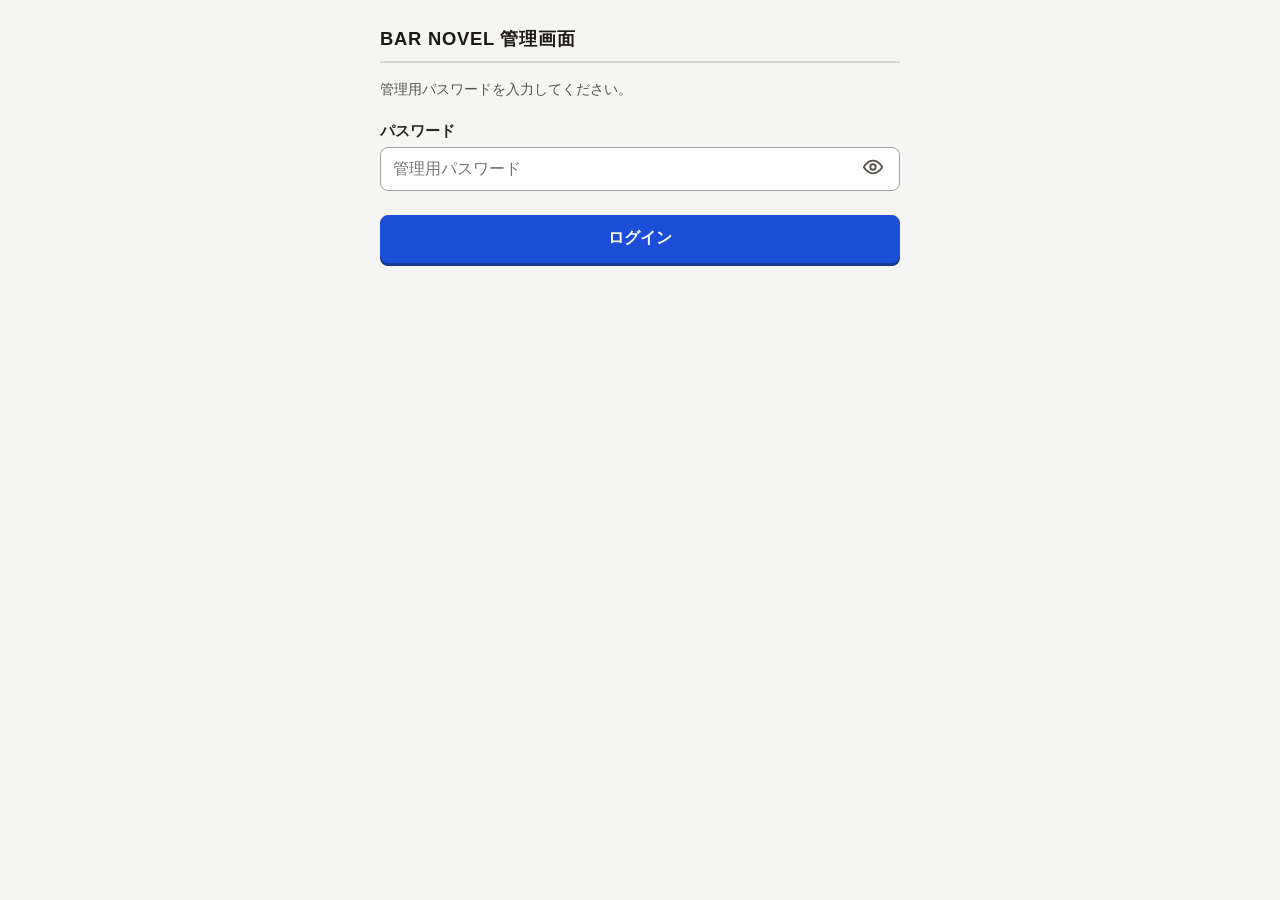
==== admin.html @ cf3aae50 "統計の診断情報を拡張（タグ別・ホスト別の内訳を追加）" ====
<!DOCTYPE html>
<html lang="ja">
<head>
  <meta charset="UTF-8">
  <meta name="viewport" content="width=device-width, initial-scale=1.0">
  <meta name="robots" content="noindex, nofollow">
  <title>BAR NOVEL 管理画面</title>
  <style>
    body { font-family: sans-serif; background: #f5f5f4; color: #1c1917; margin: 0; padding: 16px 16px 64px; font-size: 16px; }
    main { max-width: 520px; margin: 0 auto; }
    h1 { font-size: 1.15rem; letter-spacing: 0.04em; margin: 0; }
    .admin-bar { position: sticky; top: 0; z-index: 20; background: #f5f5f4; padding: 10px 0;
      border-bottom: 2px solid #d6d3d1; margin-bottom: 8px;
      display: flex; justify-content: space-between; align-items: center; }
    #adminMenuBtn { font-size: 1.2rem; line-height: 1; padding: 12px 16px; }
    .admin-menu { position: sticky; top: 57px; z-index: 19; background: #ffffff; border: 1px solid #d6d3d1;
      border-radius: 10px; padding: 6px; margin-bottom: 8px; box-shadow: 0 8px 20px rgba(0,0,0,.12); }
    .admin-menu button { display: block; width: 100%; text-align: left; border: none; background: transparent;
      padding: 14px 12px; font-size: 1rem; color: #1c1917; box-shadow: none; }
    .admin-menu button:active { background: #f0efed; }
    p.note { color: #57534e; font-size: 0.9rem; line-height: 1.7; }
    label { display: block; margin: 20px 0 6px; font-size: 0.92rem; font-weight: 700; color: #292524; }
    input[type="password"], input[type="date"], input[type="text"], select, textarea {
      width: 100%; box-sizing: border-box; padding: 12px; border-radius: 8px;
      border: 1.5px solid #a8a29e; background: #ffffff; color: #1c1917; font-size: 1rem;
      font-family: inherit;
    }
    input:focus, select:focus, textarea:focus { outline: 3px solid rgba(29,78,216,.35); border-color: #1d4ed8; }
    textarea { min-height: 120px; resize: vertical; }
    .row { display: flex; gap: 8px; margin-bottom: 10px; }
    .row input { min-width: 0; }
    .notice-row { margin-bottom: 14px; }
    .notice-row input[type="text"] { width: 100%; margin-bottom: 8px; }
    .notice-sub { display: flex; gap: 8px; align-items: center; }
    .notice-row .notice-sub + .notice-sub { margin-top: 8px; }
    .notice-sub span { font-size: .9rem; color: #57534e; white-space: nowrap; }
    .notice-sub input[type="date"] { flex: 1; }
    .row input[type="date"] { flex: 0 0 150px; }
    .row input[type="text"] { flex: 1; }
    .row button { flex: 0 0 auto; }
    .row button, .notice-sub button { min-width: 48px; }
    button {
      padding: 12px 18px; border-radius: 8px; border: 1.5px solid #a8a29e;
      background: #ffffff; color: #1c1917; font-size: 1rem; cursor: pointer; min-height: 48px;
    }
    button:active { background: #f0efed; }
    button.primary { background: #1d4ed8; border-color: #1d4ed8; color: #ffffff; font-weight: 700; width: 100%; margin-top: 24px;
      box-shadow: 0 3px 0 #173a8f; }
    button.primary:active { background: #1e40af; }
    button.ghost { width: 100%; margin-top: 12px; background: transparent; }
    .menu-btn { display: flex; justify-content: space-between; align-items: center; width: 100%;
      padding: 18px 16px; margin-bottom: 12px; font-size: 1rem; text-align: left; background: #ffffff;
      box-shadow: 0 1px 3px rgba(0,0,0,.08); }
    .menu-btn .chev { color: #a8a29e; font-size: 1.2rem; }
    .menu-right { display: inline-flex; align-items: center; gap: 10px; }
    .back-btn { margin: 14px 0 4px; background: #ffffff; }
    h2.view-title { font-size: 1.05rem; letter-spacing: 0.02em; color: #1c1917; margin: 16px 0 6px; }
    #status, #gateStatus, #photoStatus, #noticeStatus, #contactStatus { margin-top: 16px; font-size: 0.95rem; min-height: 1.4em; }
    #gateContactCount { margin-top: 14px; color: #b45309; font-weight: 700; font-size: 0.95rem; min-height: 1.2em; }
    input[type="file"] { color: #1c1917; margin: 4px 0 8px; font-size: 1rem; }
    .photo-item { display: flex; gap: 10px; align-items: center; margin-bottom: 10px; background: #ffffff;
      border: 1px solid #e7e5e4; border-radius: 10px; padding: 8px; }
    .photo-item img { width: 72px; height: 54px; object-fit: cover; border-radius: 8px; flex: 0 0 auto; }
    .photo-item span { flex: 1; font-size: 0.9rem; color: #292524; overflow: hidden; }
    .photo-item button, .contact-actions button { min-height: 40px; padding: 8px 12px; font-size: 0.9rem; }
    .contact-item { background: #ffffff; border: 1px solid #d6d3d1; border-radius: 10px; padding: 12px; margin-bottom: 10px; }
    .contact-item.done { opacity: 0.6; }
    .contact-meta { font-size: 0.82rem; color: #57534e; margin-bottom: 6px; }
    .contact-badge { color: #b45309; font-weight: 700; }
    .contact-item.done .contact-badge { color: #15803d; }
    .contact-msg { white-space: pre-wrap; line-height: 1.6; font-size: 0.95rem; margin: 0 0 10px; }
    .contact-actions { display: flex; gap: 8px; }
    .menu-badge { color: #b45309; font-size: 0.85rem; font-weight: 700; }
    .pw-wrap { position: relative; }
    .pw-wrap input { padding-right: 54px; }
    #pwToggle { position: absolute; right: 6px; top: 50%; transform: translateY(-50%);
      min-height: 40px; padding: 8px 10px; border: none; background: transparent; color: #57534e;
      display: flex; align-items: center; }
    /* 各処理へのリンクはリンクらしく（青＋下線） */
    .menu-btn { color: #1d4ed8; text-decoration: underline; text-underline-offset: 3px; }
    .menu-btn .chev { color: #1d4ed8; text-decoration: none; }
    .menu-badge { text-decoration: none; }
    .admin-menu button[data-goto] { color: #1d4ed8; text-decoration: underline; text-underline-offset: 3px; }
    /* ログアウトは赤系 */
    #logout { color: #b91c1c; border-color: #e0a3a3; background: #fdf3f3; font-weight: 700; }
    #adminMenuLogout { color: #b91c1c; font-weight: 700; }
    .ok { color: #15803d; font-weight: 700; } .err { color: #b91c1c; font-weight: 700; }
    .debug-pre { white-space: pre-wrap; font-size: 0.8rem; background: #f3f4f6; padding: 10px; border-radius: 8px; overflow-x: auto; line-height: 1.6; }
    .stat-grid { display: grid; grid-template-columns: 1fr 1fr; gap: 10px; margin: 10px 0 4px; }
    .stat-box { background: #fff; border: 1px solid #e7e5e4; border-radius: 10px; padding: 10px 12px; }
    .stat-box .stat-label { font-size: 0.85rem; color: #57534e; }
    .stat-box .stat-num { font-size: 1.5rem; font-weight: 700; color: #1c1917; }
    .stat-chart { margin: 16px 0; }
    .stat-chart h3, #viewStats h3 { font-size: 1rem; margin: 0 0 8px; }
    .bars { display: flex; align-items: flex-end; gap: 2px; height: 96px; border-bottom: 1px solid #d6d3d1; }
    .bar-col { flex: 1; height: 100%; display: flex; align-items: flex-end; min-width: 0; }
    .bar { width: 100%; border-radius: 2px 2px 0 0; }
    .bar-dates { display: flex; gap: 2px; margin-top: 3px; }
    .bar-date { flex: 1; font-size: 0.58rem; color: #78716c; text-align: center; height: 1.1em; white-space: nowrap; overflow: visible; }
    .ref-row { display: flex; justify-content: space-between; gap: 10px; background: #fff; border: 1px solid #e7e5e4; border-radius: 8px; padding: 8px 12px; margin-bottom: 6px; }
    .stat-table { width: 100%; border-collapse: collapse; font-size: 0.85rem; background: #fff; }
    .stat-table th, .stat-table td { border: 1px solid #e7e5e4; padding: 5px 6px; text-align: right; }
    .stat-table th:first-child, .stat-table td:first-child { text-align: left; }
    #viewStats details { margin: 14px 0; }
    .table-scroll { overflow-x: auto; }
    #viewStats summary { color: #1d4ed8; text-decoration: underline; text-underline-offset: 3px; cursor: pointer; min-height: 48px; display: flex; align-items: center; }
    #viewStats a.big-link { display: inline-flex; align-items: center; min-height: 48px; }
    .req { color: #b91c1c; }
    button.danger { color: #b91c1c; border-color: #e0a3a3; background: #fdf3f3; font-weight: 700; }
    button:disabled { opacity: .55; cursor: default; }
    [hidden] { display: none !important; }
  </style>
</head>
<body>
  <main>
    <header class="admin-bar">
      <h1>BAR NOVEL 管理画面</h1>
      <button type="button" id="adminMenuBtn" aria-label="メニュー" hidden>☰</button>
    </header>
    <nav class="admin-menu" id="adminMenu" hidden>
      <button type="button" data-goto="menuView">メニュー画面</button>
      <button type="button" data-goto="viewClosures">臨時休業</button>
      <button type="button" data-goto="viewNotices">お知らせ（告知）</button>
      <button type="button" data-goto="viewPhotos">写真の投稿</button>
      <button type="button" data-goto="viewStats">統計情報</button>
      <button type="button" data-goto="viewContact">開発者への要望・問い合わせ</button>
      <button type="button" id="adminMenuLogout">ログアウト</button>
    </nav>

    <!-- パスワード画面 -->
    <section id="gate">
      <p class="note">管理用パスワードを入力してください。</p>
      <label for="pw">パスワード</label>
      <div class="pw-wrap">
        <input type="password" id="pw" autocomplete="current-password" placeholder="管理用パスワード">
        <button type="button" id="pwToggle" aria-label="パスワードを表示" aria-pressed="false"><span id="pwEye"><svg viewBox="0 0 24 24" width="22" height="22" fill="none" stroke="currentColor" stroke-width="2" stroke-linecap="round" stroke-linejoin="round"><path d="M2 12s3.5-7 10-7 10 7 10 7-3.5 7-10 7-10-7-10-7Z"/><circle cx="12" cy="12" r="3"/></svg></span><span id="pwEyeOff" hidden><svg viewBox="0 0 24 24" width="22" height="22" fill="none" stroke="currentColor" stroke-width="2" stroke-linecap="round" stroke-linejoin="round"><path d="M2 12s3.5-7 10-7 10 7 10 7-3.5 7-10 7-10-7-10-7Z"/><circle cx="12" cy="12" r="3"/><line x1="3" y1="3" x2="21" y2="21"/></svg></span></button>
      </div>
      <button type="button" class="primary" id="login">ログイン</button>
      <p id="gateStatus"></p>
      <p id="gateContactCount"></p>
    </section>

    <!-- ログイン後 -->
    <section id="editor" hidden>
      <!-- メニュー画面 -->
      <div id="menuView">
        <p class="note">行いたい処理を選んでください。</p>
        <button type="button" class="menu-btn" data-view="viewClosures">臨時休業<span class="chev">›</span></button>
        <button type="button" class="menu-btn" data-view="viewNotices">お知らせ（イベントなどの告知）<span class="chev">›</span></button>
        <button type="button" class="menu-btn" data-view="viewPhotos">写真の投稿<span class="chev">›</span></button>
        <button type="button" class="menu-btn" data-view="viewStats">統計情報<span class="chev">›</span></button>
        <button type="button" class="menu-btn" data-view="viewContact">開発者への要望・問い合わせ<span class="menu-right"><span class="menu-badge" id="menuContactBadge"></span><span class="chev">›</span></span></button>
        <button type="button" class="ghost" id="logout">ログアウト</button>
      </div>

      <!-- 臨時休業 -->
      <div id="viewClosures" hidden>
        <button type="button" class="back-btn" data-back>← メニューに戻る</button>
        <h2 class="view-title">お知らせ管理（臨時休業）</h2>
        <p class="note">臨時休業の日を登録すると、ホームページのトップにお知らせの帯が出ます。日付が過ぎたものは自動で消えます。定休日（月曜）は登録不要です。</p>
        <label>臨時休業の日</label>
        <div id="rows"></div>
        <button type="button" id="addRow">＋ 日付を追加</button>
        <button type="button" class="primary" id="save">保存する</button>
        <p id="status"></p>
      </div>

      <!-- お知らせ（告知） -->
      <div id="viewNotices" hidden>
        <button type="button" class="back-btn" data-back>← メニューに戻る</button>
        <h2 class="view-title">お知らせ管理（イベントなどの告知）</h2>
        <p class="note">入力した文が、掲載期間の間だけホームページのお知らせの帯に出ます。開始日前は出ず、終了日を過ぎると自動で消えます。</p>
        <label>お知らせの文と掲載期間</label>
        <div id="noticeRows"></div>
        <button type="button" id="addNoticeRow">＋ お知らせを追加</button>
        <button type="button" class="primary" id="saveNotices">お知らせを保存する</button>
        <p id="noticeStatus"></p>
      </div>

      <!-- 写真の投稿 -->
      <div id="viewPhotos" hidden>
        <button type="button" class="back-btn" data-back>← メニューに戻る</button>
        <h2 class="view-title">写真の投稿</h2>
        <p class="note">投稿した写真は、ホームページのギャラリー（いつもの写真の後ろ）に表示されます。写真は自動で軽量化されてから保存されます。</p>
        <label for="photoFile">写真を選ぶ</label>
        <input type="file" id="photoFile" accept="image/*">
        <img id="photoPreview" alt="" style="display:none;max-width:100%;border-radius:10px;margin-top:6px;">
        <label for="photoCaption">キャプション（<span class="req">必須</span>）</label>
        <input type="text" id="photoCaption" maxlength="40" placeholder="例：本日のカクテル">
        <button type="button" class="primary" id="photoUpload">この写真を投稿する</button>
        <p id="photoStatus"></p>
        <label>投稿済みの写真</label>
        <div id="photoList"></div>
      </div>

      <!-- 統計情報 -->
      <div id="viewStats" hidden>
        <button type="button" class="back-btn" data-back>← メニューに戻る</button>
        <h2 class="view-title">統計情報</h2>
        <p class="note">直近30日（今日を含む）の数字です。Cloudflareの数字は反映まで数時間かかる場合があり、当日分は暫定です。</p>
        <div id="statsBody"></div>
        <h3>検索の表示回数・順位</h3>
        <p class="note">検索での表示回数・クリック・掲載順位は Search Console で確認します（この画面には取り込めません）。</p>
        <p><a class="big-link" href="https://search.google.com/search-console" target="_blank" rel="noopener">Search Console を開く</a></p>
      </div>

      <!-- 開発者への要望・問い合わせ -->
      <div id="viewContact" hidden>
        <button type="button" class="back-btn" data-back>← メニューに戻る</button>
        <h2 class="view-title">開発者への要望・問い合わせ</h2>
        <p class="note">サイトへの要望や質問を開発者へ送れます。送った内容はこの画面に残り、開発者が確認します。</p>
        <label for="contactCategory">種類</label>
        <select id="contactCategory">
          <option>機能の要望</option>
          <option>不具合の報告</option>
          <option>質問</option>
          <option>その他</option>
        </select>
        <label for="contactMessage">内容</label>
        <textarea id="contactMessage" maxlength="1000" placeholder="例：営業時間を変えたい／この表示がおかしい など"></textarea>
        <button type="button" class="primary" id="contactSend">送信する</button>
        <p id="contactStatus"></p>
        <label>送信した問い合わせ</label>
        <div id="contactList"></div>
      </div>
    </section>
  </main>

  <script>
    const gateEl = document.getElementById("gate");
    const editorEl = document.getElementById("editor");
    const rowsEl = document.getElementById("rows");
    const statusEl = document.getElementById("status");
    const gateStatusEl = document.getElementById("gateStatus");
    let password = sessionStorage.getItem("barnovel_pw") || "";

    // ===== 画面切り替え =====
    const viewIds = ["menuView", "viewClosures", "viewNotices", "viewPhotos", "viewStats", "viewContact"];
    function showView(id) {
      viewIds.forEach((v) => { document.getElementById(v).hidden = v !== id; });
      window.scrollTo(0, 0);
      if (id === "menuView") refreshMenuBadge();
      if (id === "viewClosures") loadClosures();
      if (id === "viewNotices") loadNotices();
      if (id === "viewPhotos") loadPhotos();
      if (id === "viewStats") loadStats();
      if (id === "viewContact") loadContacts();
    }
    document.querySelectorAll(".menu-btn").forEach((btn) => {
      btn.addEventListener("click", () => showView(btn.dataset.view));
    });
    document.querySelectorAll("[data-back]").forEach((btn) => {
      btn.addEventListener("click", () => showView("menuView"));
    });

    // ===== 臨時休業 =====
    function addRow(date = "", note = "") {
      const div = document.createElement("div");
      div.className = "row";
      div.innerHTML = '<input type="date" value="' + date + '">' +
        '<input type="text" maxlength="60" placeholder="一言（例：貸切のため）" value="' + note.replace(/"/g, "&quot;") + '">' +
        '<button type="button" class="danger" aria-label="削除">×</button>';
      div.querySelector("button").addEventListener("click", () => div.remove());
      rowsEl.appendChild(div);
    }

    document.getElementById("addRow").addEventListener("click", () => addRow());

    let closuresLoaded = false;
    async function loadClosures() {
      rowsEl.innerHTML = "";
      closuresLoaded = false;
      document.getElementById("save").disabled = true;
      try {
        const r = await fetch("/api/news");
        const d = await r.json();
        (d.closures || []).forEach(c => addRow(c.date, c.note || ""));
        closuresLoaded = true;
        document.getElementById("save").disabled = false;
      } catch (e) {
        statusEl.textContent = "読み込みに失敗しました。通信環境の良い場所で開き直してください（データ保護のため保存を止めています）。";
        statusEl.className = "err";
      }
      if (!rowsEl.children.length) addRow();
    }

    document.getElementById("save").addEventListener("click", async (ev) => {
      if (!closuresLoaded) {
        statusEl.textContent = "読み込みに失敗しているため保存できません。開き直してください。";
        statusEl.className = "err";
        return;
      }
      const btn = ev.currentTarget;
      btn.disabled = true;
      const closures = [...rowsEl.querySelectorAll(".row")].map(row => {
        const inputs = row.querySelectorAll("input");
        return { date: inputs[0].value, note: inputs[1].value.trim() };
      }).filter(c => c.date);
      statusEl.textContent = "保存中…";
      statusEl.className = "";
      try {
        const res = await fetch("/api/news", {
          method: "POST",
          headers: { "Content-Type": "application/json" },
          body: JSON.stringify({ password, closures })
        });
        const data = await res.json();
        if (data.ok) {
          statusEl.textContent = "保存しました。サイトに反映されます。";
          statusEl.className = "ok";
        } else if (data.error === "unauthorized") {
          statusEl.textContent = "パスワードの有効期限が切れました。ログアウトして入り直してください。";
          statusEl.className = "err";
        } else {
          statusEl.textContent = "保存できませんでした（" + data.error + "）";
          statusEl.className = "err";
        }
      } catch (e) {
        statusEl.textContent = "通信エラーです。電波の良い場所でお試しください。";
        statusEl.className = "err";
      } finally {
        btn.disabled = false;
      }
    });

    // ===== お知らせ（告知）=====
    const noticeRowsEl = document.getElementById("noticeRows");
    const noticeStatusEl = document.getElementById("noticeStatus");

    function addNoticeRow(text = "", from = "", until = "") {
      if (!text && !from && !until) from = new Date().toLocaleDateString("en-CA", { timeZone: "Asia/Tokyo" });
      const div = document.createElement("div");
      div.className = "notice-row";
      div.innerHTML = '<input type="text" maxlength="80" placeholder="例：12月24日は限定カクテルをご用意します" value="' + text.replace(/"/g, "&quot;") + '">' +
        '<div class="notice-sub"><span>掲載開始日</span>' +
        '<input type="date" value="' + from + '"></div>' +
        '<div class="notice-sub"><span>掲載を終える日</span>' +
        '<input type="date" value="' + until + '">' +
        '<button type="button" class="danger" aria-label="削除">×</button></div>';
      div.querySelector("button").addEventListener("click", () => div.remove());
      noticeRowsEl.appendChild(div);
    }

    document.getElementById("addNoticeRow").addEventListener("click", () => addNoticeRow());

    let noticesLoaded = false;
    async function loadNotices() {
      noticeRowsEl.innerHTML = "";
      noticesLoaded = false;
      document.getElementById("saveNotices").disabled = true;
      try {
        const r = await fetch("/api/notices");
        const d = await r.json();
        (d.notices || []).forEach(n => addNoticeRow(n.text, n.from || "", n.until));
        noticesLoaded = true;
        document.getElementById("saveNotices").disabled = false;
      } catch (e) {
        noticeStatusEl.textContent = "読み込みに失敗しました。通信環境の良い場所で開き直してください（データ保護のため保存を止めています）。";
        noticeStatusEl.className = "err";
      }
      if (!noticeRowsEl.children.length) addNoticeRow();
    }

    document.getElementById("saveNotices").addEventListener("click", async (ev) => {
      if (!noticesLoaded) {
        noticeStatusEl.textContent = "読み込みに失敗しているため保存できません。開き直してください。";
        noticeStatusEl.className = "err";
        return;
      }
      const notices = [...noticeRowsEl.querySelectorAll(".notice-row")].map(row => {
        const inputs = row.querySelectorAll("input");
        return { text: inputs[0].value.trim(), from: inputs[1].value, until: inputs[2].value };
      }).filter(n => n.text || n.from || n.until);
      const missing = notices.find(n => !n.text || !n.from || !n.until);
      if (missing) {
        noticeStatusEl.textContent = "文・開始日・終了日のすべてを入力してください。";
        noticeStatusEl.className = "err";
        return;
      }
      const reversed = notices.find(n => n.from > n.until);
      if (reversed) {
        noticeStatusEl.textContent = "開始日は終了日より前の日付にしてください。";
        noticeStatusEl.className = "err";
        return;
      }
      const btn = ev.currentTarget;
      btn.disabled = true;
      noticeStatusEl.textContent = "保存中…";
      noticeStatusEl.className = "";
      try {
        const res = await fetch("/api/notices", {
          method: "POST",
          headers: { "Content-Type": "application/json" },
          body: JSON.stringify({ password, notices })
        });
        const data = await res.json();
        if (data.ok) {
          noticeStatusEl.textContent = "保存しました。サイトのお知らせの帯に表示されます。";
          noticeStatusEl.className = "ok";
        } else if (data.error === "unauthorized") {
          noticeStatusEl.textContent = "パスワードの有効期限が切れました。ログアウトして入り直してください。";
          noticeStatusEl.className = "err";
        } else {
          noticeStatusEl.textContent = "保存できませんでした（" + data.error + "）";
          noticeStatusEl.className = "err";
        }
      } catch (e) {
        noticeStatusEl.textContent = "通信エラーです。電波の良い場所でお試しください。";
        noticeStatusEl.className = "err";
      } finally {
        btn.disabled = false;
      }
    });

    // ===== 写真の投稿 =====
    const photoFileEl = document.getElementById("photoFile");
    const photoPreviewEl = document.getElementById("photoPreview");
    const photoCaptionEl = document.getElementById("photoCaption");
    const photoStatusEl = document.getElementById("photoStatus");
    const photoListEl = document.getElementById("photoList");
    let photoBlob = null;

    photoFileEl.addEventListener("change", () => {
      photoBlob = null;
      photoPreviewEl.style.display = "none";
      const file = photoFileEl.files && photoFileEl.files[0];
      if (!file) return;
      const url = URL.createObjectURL(file);
      const img = new Image();
      img.onload = () => {
        const max = 1600;
        let w = img.naturalWidth, hgt = img.naturalHeight;
        const scale = Math.min(1, max / Math.max(w, hgt));
        w = Math.round(w * scale); hgt = Math.round(hgt * scale);
        const canvas = document.createElement("canvas");
        canvas.width = w; canvas.height = hgt;
        canvas.getContext("2d").drawImage(img, 0, 0, w, hgt);
        URL.revokeObjectURL(url);
        canvas.toBlob((blob) => {
          if (!blob) {
            photoStatusEl.textContent = "写真を読み込めませんでした。別の写真でお試しください。";
            photoStatusEl.className = "err";
            return;
          }
          photoBlob = blob;
          photoPreviewEl.src = URL.createObjectURL(blob);
          photoPreviewEl.style.display = "block";
          photoStatusEl.textContent = "この内容で投稿できます（" + Math.round(blob.size / 1024) + "KB）。";
          photoStatusEl.className = "";
        }, "image/jpeg", 0.82);
      };
      img.onerror = () => {
        URL.revokeObjectURL(url);
        photoStatusEl.textContent = "写真を読み込めませんでした。別の写真でお試しください。";
        photoStatusEl.className = "err";
      };
      img.src = url;
    });

    async function loadPhotos() {
      photoListEl.innerHTML = "";
      try {
        const r = await fetch("/api/photos");
        const d = await r.json();
        (d.photos || []).forEach((p) => {
          const div = document.createElement("div");
          div.className = "photo-item";
          const img = document.createElement("img");
          img.src = "/api/photo/" + p.id;
          img.alt = "";
          const span = document.createElement("span");
          span.textContent = p.caption || "（キャプションなし）";
          const btn = document.createElement("button");
          btn.type = "button";
          btn.className = "danger";
          btn.textContent = "削除";
          btn.addEventListener("click", async () => {
            if (!confirm("この写真を削除しますか？")) return;
            const res = await fetch("/api/photos", {
              method: "DELETE",
              headers: { "Content-Type": "application/json" },
              body: JSON.stringify({ password, id: p.id })
            });
            const data = await res.json().catch(() => ({ ok: false }));
            if (data.ok) { loadPhotos(); }
            else { photoStatusEl.textContent = "削除できませんでした。"; photoStatusEl.className = "err"; }
          });
          div.appendChild(img); div.appendChild(span); div.appendChild(btn);
          photoListEl.appendChild(div);
        });
        if (!photoListEl.children.length) {
          photoListEl.innerHTML = '<p class="note">まだ投稿された写真はありません。</p>';
        }
      } catch (e) { /* 読めなくても続行 */ }
    }

    document.getElementById("photoUpload").addEventListener("click", async (ev) => {
      const upBtn = ev.currentTarget;
      if (!photoBlob) {
        photoStatusEl.textContent = "まず写真を選んでください。";
        photoStatusEl.className = "err";
        return;
      }
      if (!photoCaptionEl.value.trim()) {
        photoStatusEl.textContent = "キャプションを入力してください。";
        photoStatusEl.className = "err";
        photoCaptionEl.focus();
        return;
      }
      upBtn.disabled = true;
      photoStatusEl.textContent = "投稿中…";
      photoStatusEl.className = "";
      try {
        const form = new FormData();
        form.append("password", password);
        form.append("caption", photoCaptionEl.value.trim());
        form.append("file", photoBlob, "photo.jpg");
        const res = await fetch("/api/photos", { method: "POST", body: form });
        const data = await res.json().catch(() => ({ ok: false }));
        if (data.ok) {
          photoStatusEl.textContent = "投稿しました。サイトのギャラリーに表示されます。";
          photoStatusEl.className = "ok";
          photoBlob = null;
          photoFileEl.value = "";
          photoCaptionEl.value = "";
          photoPreviewEl.style.display = "none";
          loadPhotos();
        } else if (data.error === "unauthorized") {
          photoStatusEl.textContent = "パスワードの有効期限が切れました。ログアウトして入り直してください。";
          photoStatusEl.className = "err";
        } else {
          photoStatusEl.textContent = "投稿できませんでした（" + (data.error || "error") + "）";
          photoStatusEl.className = "err";
        }
      } catch (e) {
        photoStatusEl.textContent = "通信エラーです。電波の良い場所でお試しください。";
        photoStatusEl.className = "err";
      } finally {
        upBtn.disabled = false;
      }
    });

    // ===== 開発者への要望・問い合わせ =====
    const contactStatusEl = document.getElementById("contactStatus");
    const contactListEl = document.getElementById("contactList");
    // ===== 統計情報 =====
    const statsBody = document.getElementById("statsBody");

    async function fetchStats() {
      const r = await fetch("/api/stats", { headers: { "X-Admin-Password": password } });
      if (!r.ok) throw new Error("stats_load_failed");
      return r.json();
    }

    function sumBy(days, key) { return days.reduce((s, d) => s + (d[key] || 0), 0); }

    function el(tag, cls, text) {
      const e = document.createElement(tag);
      if (cls) e.className = cls;
      if (text != null) e.textContent = text;
      return e;
    }

    function barChart(title, days, key, color) {
      const wrap = el("div", "stat-chart");
      wrap.appendChild(el("h3", null, title));
      const max = Math.max(1, ...days.map((d) => d[key] || 0));
      const bars = el("div", "bars");
      const dates = el("div", "bar-dates");
      days.forEach((d, i) => {
        const v = d[key] || 0;
        const col = el("div", "bar-col");
        const bar = el("div", "bar");
        if (v > 0) {
          bar.style.height = Math.max(4, Math.round((v / max) * 100)) + "%";
          bar.style.background = color;
        } else {
          bar.style.height = "2px";
          bar.style.background = "#d6d3d1";
        }
        bar.title = d.date + "：" + v;
        col.appendChild(bar);
        bars.appendChild(col);
        dates.appendChild(el("div", "bar-date", (i % 5 === 0 || i === days.length - 1) ? d.date.slice(5).replace("-", "/") : ""));
      });
      wrap.appendChild(bars);
      wrap.appendChild(dates);
      return wrap;
    }

    function referrerLabel(host) {
      if (!host) return "直接（ブックマーク・URL入力など）";
      if (host.includes("google.")) return "Google検索";
      if (host.includes("instagram.com")) return "Instagram";
      if (host.includes("bing.com")) return "Bing";
      if (host.includes("duckduckgo.com")) return "DuckDuckGo";
      if (host.includes("yahoo.")) return "Yahoo!検索";
      return host;
    }

    function renderStats(data) {
      statsBody.innerHTML = "";
      const taps = data.taps || [];
      const an = data.analytics;
      const grid = el("div", "stat-grid");
      const boxes = [
        ["訪問者数（30日）", an ? String(sumBy(an.daily, "visits")) : "未設定"],
        ["ページビュー（30日）", an ? String(sumBy(an.daily, "pv")) : "未設定"],
        ["電話タップ（30日）", String(sumBy(taps, "tel"))],
        ["Instagramタップ（30日）", String(sumBy(taps, "instagram"))],
        ["地図タップ（30日）", String(sumBy(taps, "map"))],
        ["タップ合計（30日）", String(sumBy(taps, "tel") + sumBy(taps, "instagram") + sumBy(taps, "map"))],
      ];
      boxes.forEach(([label, num]) => {
        const box = el("div", "stat-box");
        box.appendChild(el("div", "stat-label", label));
        box.appendChild(el("div", "stat-num", num));
        grid.appendChild(box);
      });
      statsBody.appendChild(grid);

      if (!data.configured) {
        statsBody.appendChild(el("p", "note", "アクセス数と流入元は、Cloudflare連携の設定が完了すると表示されます。"));
      } else if (data.analyticsError || !an) {
        statsBody.appendChild(el("p", "err", "Cloudflareからデータを取得できませんでした。しばらくしてから開き直してください。"));
      } else {
        statsBody.appendChild(barChart("訪問者数（日別）", an.daily, "visits", "#60a5fa"));
        statsBody.appendChild(barChart("ページビュー（日別）", an.daily, "pv", "#1d4ed8"));
        if (an.sampled) statsBody.appendChild(el("p", "note", "古い日付分は推定値を含む場合があります。"));
        statsBody.appendChild(el("h3", null, "流入元（30日・ページビュー順）"));
        if (!an.referrers || an.referrers.length === 0) {
          statsBody.appendChild(el("p", "note", "まだデータがありません。"));
        } else {
          an.referrers.forEach((r) => {
            const row = el("div", "ref-row");
            row.appendChild(el("span", null, referrerLabel(r.host)));
            row.appendChild(el("span", null, r.pv + " 件"));
            statsBody.appendChild(row);
          });
          statsBody.appendChild(el("p", "note", "流入元は上位10件まで表示します（合計がページビュー総数と一致しない場合があります）。"));
        }
      }

      if (data.debug) {
        const dbg = data.debug;
        const det = el("details");
        det.appendChild(el("summary", null, "診断情報（開発用）"));
        const pre = el("pre", "debug-pre");
        const lines = [];
        lines.push("siteTag: " + dbg.siteTag + "（" + dbg.siteTagLength + "文字）");
        lines.push("accountId: " + dbg.accountId + "（" + dbg.accountIdLength + "文字）");
        (dbg.stages || []).forEach((st, i) => {
          lines.push("段階" + (i + 1) + " " + st.name + ": " + (st.ok ? "成功 / 日別" + st.rows + "件 / PV合計" + st.pv : "エラー / " + (st.error || "")));
        });
        if (dbg.noSiteTag) {
          const n = dbg.noSiteTag;
          lines.push("siteTagなし: " + (n.ok ? "成功 / 日別" + n.rows + "件 / PV合計" + n.pv : "エラー / " + (n.error || "")));
        }
        const fmtProbe = (p) => {
          if (!p) return "なし";
          if (!p.ok) return "エラー / " + (p.error || "");
          if (!p.rows || !p.rows.length) return "成功 / 0件";
          return "成功 / " + p.rows.map((r) => (r.key || "(空)") + "=" + r.pv).join(" , ");
        };
        lines.push("タグなし・ホスト別: " + fmtProbe(dbg.hostsNoTag));
        lines.push("タグなし・タグ別: " + fmtProbe(dbg.tagsNoTag));
        lines.push("タグあり・ホスト別: " + fmtProbe(dbg.hostsWithTag));
        pre.textContent = lines.join("\n");
        det.appendChild(pre);
        statsBody.appendChild(det);
      }

      const tapTotals = taps.map((d) => ({ date: d.date, total: (d.tel || 0) + (d.instagram || 0) + (d.map || 0) }));
      statsBody.appendChild(barChart("ボタンのタップ数（日別・合計）", tapTotals, "total", "#0284c7"));

      const details = el("details");
      details.appendChild(el("summary", null, "日別の内訳を見る"));
      const table = el("table", "stat-table");
      const thead = el("tr");
      ["日付", "訪問者", "PV", "電話", "Instagram", "地図"].forEach((h) => thead.appendChild(el("th", null, h)));
      table.appendChild(thead);
      const anByDate = {};
      if (an) an.daily.forEach((d) => { anByDate[d.date] = d; });
      [...taps].reverse().forEach((d) => {
        const tr = el("tr");
        const a = anByDate[d.date] || {};
        [d.date.slice(5).replace("-", "/"), a.visits != null ? String(a.visits) : "―", a.pv != null ? String(a.pv) : "―", String(d.tel || 0), String(d.instagram || 0), String(d.map || 0)].forEach((v) => tr.appendChild(el("td", null, v)));
        table.appendChild(tr);
      });
      const scroller = el("div", "table-scroll");
      scroller.appendChild(table);
      details.appendChild(scroller);
      statsBody.appendChild(details);
    }

    async function loadStats() {
      statsBody.innerHTML = "";
      statsBody.appendChild(el("p", "note", "読み込み中…"));
      let data;
      try {
        data = await fetchStats();
      } catch (e) {
        statsBody.innerHTML = "";
        statsBody.appendChild(el("p", "err", "統計を読み込めませんでした。通信状態を確認して、もう一度開いてください。"));
        return;
      }
      renderStats(data);
    }

    const menuContactBadge = document.getElementById("menuContactBadge");

    async function refreshMenuBadge() {
      try {
        const r = await fetch("/api/contact-count");
        const d = await r.json();
        menuContactBadge.textContent = d && d.open > 0 ? "未対応 " + d.open + " 件" : "";
      } catch (e) { /* 取れなければバッジなし */ }
    }

    function fmtDate(iso) {
      try {
        return new Date(iso).toLocaleString("ja-JP", { timeZone: "Asia/Tokyo", month: "numeric", day: "numeric", hour: "2-digit", minute: "2-digit" });
      } catch (e) { return ""; }
    }

    async function loadContacts() {
      contactListEl.innerHTML = "";
      try {
        const r = await fetch("/api/contact", { headers: { "X-Admin-Password": password } });
        const d = await r.json();
        const list = d.contacts || [];
        const openCount = list.filter((c) => c.status !== "done").length;
        menuContactBadge.textContent = openCount ? "未対応 " + openCount + " 件" : "";
        list.forEach((c) => {
          const div = document.createElement("div");
          div.className = "contact-item" + (c.status === "done" ? " done" : "");
          const meta = document.createElement("div");
          meta.className = "contact-meta";
          meta.innerHTML = "";
          meta.textContent = fmtDate(c.createdAt) + "｜" + c.category + "｜";
          const badge = document.createElement("span");
          badge.className = "contact-badge";
          badge.textContent = c.status === "done" ? "完了" : "未対応";
          meta.appendChild(badge);
          const msg = document.createElement("p");
          msg.className = "contact-msg";
          msg.textContent = c.message;
          const actions = document.createElement("div");
          actions.className = "contact-actions";
          const toggle = document.createElement("button");
          toggle.type = "button";
          toggle.textContent = c.status === "done" ? "未対応に戻す" : "完了にする";
          toggle.addEventListener("click", async () => {
            const res = await fetch("/api/contact", {
              method: "POST",
              headers: { "Content-Type": "application/json" },
              body: JSON.stringify({ password, action: "status", id: c.id, status: c.status === "done" ? "open" : "done" })
            });
            const data = await res.json().catch(() => ({ ok: false }));
            if (data.ok) loadContacts();
            else { contactStatusEl.textContent = "状態を変更できませんでした。"; contactStatusEl.className = "err"; }
          });
          const del = document.createElement("button");
          del.type = "button";
          del.className = "danger";
          del.textContent = "削除";
          del.addEventListener("click", async () => {
            if (!confirm("この問い合わせを削除しますか？")) return;
            const res = await fetch("/api/contact", {
              method: "DELETE",
              headers: { "Content-Type": "application/json" },
              body: JSON.stringify({ password, id: c.id })
            });
            const data = await res.json().catch(() => ({ ok: false }));
            if (data.ok) loadContacts();
          });
          actions.appendChild(toggle); actions.appendChild(del);
          div.appendChild(meta); div.appendChild(msg); div.appendChild(actions);
          contactListEl.appendChild(div);
        });
        if (!list.length) {
          contactListEl.innerHTML = '<p class="note">まだ問い合わせはありません。</p>';
        }
      } catch (e) { /* 読めなくても続行 */ }
    }

    document.getElementById("contactSend").addEventListener("click", async (ev) => {
      const sendBtn = ev.currentTarget;
      const message = document.getElementById("contactMessage").value.trim();
      if (!message) {
        contactStatusEl.textContent = "内容を入力してください。";
        contactStatusEl.className = "err";
        return;
      }
      sendBtn.disabled = true;
      contactStatusEl.textContent = "送信中…";
      contactStatusEl.className = "";
      try {
        const res = await fetch("/api/contact", {
          method: "POST",
          headers: { "Content-Type": "application/json" },
          body: JSON.stringify({ password, category: document.getElementById("contactCategory").value, message })
        });
        const data = await res.json().catch(() => ({ ok: false }));
        if (data.ok) {
          contactStatusEl.textContent = "送信しました。開発者が確認します。";
          contactStatusEl.className = "ok";
          document.getElementById("contactMessage").value = "";
          loadContacts();
        } else if (data.error === "unauthorized") {
          contactStatusEl.textContent = "パスワードの有効期限が切れました。ログアウトして入り直してください。";
          contactStatusEl.className = "err";
        } else {
          contactStatusEl.textContent = "送信できませんでした（" + (data.error || "error") + "）";
          contactStatusEl.className = "err";
        }
      } catch (e) {
        contactStatusEl.textContent = "通信エラーです。電波の良い場所でお試しください。";
        contactStatusEl.className = "err";
      } finally {
        sendBtn.disabled = false;
      }
    });

    // ログイン画面に未対応件数を表示
    fetch("/api/contact-count")
      .then((r) => r.json())
      .then((d) => {
        if (d && d.open > 0) {
          document.getElementById("gateContactCount").textContent =
            "未対応の問い合わせが " + d.open + " 件あります。";
        }
      })
      .catch(() => {});

    // ===== ログイン =====
    function showEditor() {
      gateEl.hidden = true;
      editorEl.hidden = false;
      document.getElementById("adminMenuBtn").hidden = false;
      showView("menuView");
    }

    async function tryLogin(pw) {
      const res = await fetch("/api/auth", {
        method: "POST",
        headers: { "Content-Type": "application/json" },
        body: JSON.stringify({ password: pw })
      });
      const data = await res.json().catch(() => ({ ok: false }));
      return !!data.ok;
    }

    document.getElementById("login").addEventListener("click", async (ev) => {
      const loginBtn = ev.currentTarget;
      loginBtn.disabled = true;
      const pw = document.getElementById("pw").value;
      gateStatusEl.textContent = "確認中…";
      gateStatusEl.className = "";
      try {
        if (await tryLogin(pw)) {
          password = pw;
          sessionStorage.setItem("barnovel_pw", pw);
          showEditor();
        } else {
          gateStatusEl.textContent = "パスワードが違います。";
          gateStatusEl.className = "err";
        }
      } finally {
        loginBtn.disabled = false;
      }
    });

    const pwInput = document.getElementById("pw");
    const pwToggle = document.getElementById("pwToggle");
    pwToggle.addEventListener("click", () => {
      const show = pwInput.type === "password";
      pwInput.type = show ? "text" : "password";
      document.getElementById("pwEye").hidden = show;
      document.getElementById("pwEyeOff").hidden = !show;
      pwToggle.setAttribute("aria-label", show ? "パスワードを隠す" : "パスワードを表示");
      pwToggle.setAttribute("aria-pressed", String(show));
      pwInput.focus();
    });

    document.getElementById("pw").addEventListener("keydown", (e) => {
      if (e.key === "Enter") document.getElementById("login").click();
    });

    document.getElementById("logout").addEventListener("click", () => {
      password = "";
      sessionStorage.removeItem("barnovel_pw");
      editorEl.hidden = true;
      gateEl.hidden = false;
      document.getElementById("adminMenuBtn").hidden = true;
      document.getElementById("adminMenu").hidden = true;
      document.getElementById("pw").value = "";
      pwInput.type = "password";
      document.getElementById("pwEye").hidden = false;
      document.getElementById("pwEyeOff").hidden = true;
      pwToggle.setAttribute("aria-pressed", "false");
      gateStatusEl.textContent = "";
    });

    // ===== ハンバーガーメニュー =====
    const adminMenuBtn = document.getElementById("adminMenuBtn");
    const adminMenu = document.getElementById("adminMenu");
    adminMenuBtn.addEventListener("click", () => {
      adminMenu.hidden = !adminMenu.hidden;
    });
    adminMenu.querySelectorAll("button[data-goto]").forEach((btn) => {
      btn.addEventListener("click", () => {
        adminMenu.hidden = true;
        showView(btn.dataset.goto);
      });
    });
    document.getElementById("adminMenuLogout").addEventListener("click", () => {
      adminMenu.hidden = true;
      document.getElementById("logout").click();
    });
    document.addEventListener("click", (e) => {
      if (!adminMenu.hidden && !e.target.closest(".admin-menu") && !e.target.closest(".admin-bar")) {
        adminMenu.hidden = true;
      }
    });

    // 同じタブで開き直したときは、パスワードが合えばそのまま編集画面へ
    if (password) {
      tryLogin(password).then(ok => { if (ok) showEditor(); else sessionStorage.removeItem("barnovel_pw"); });
    }
  </script>
</body>
</html>
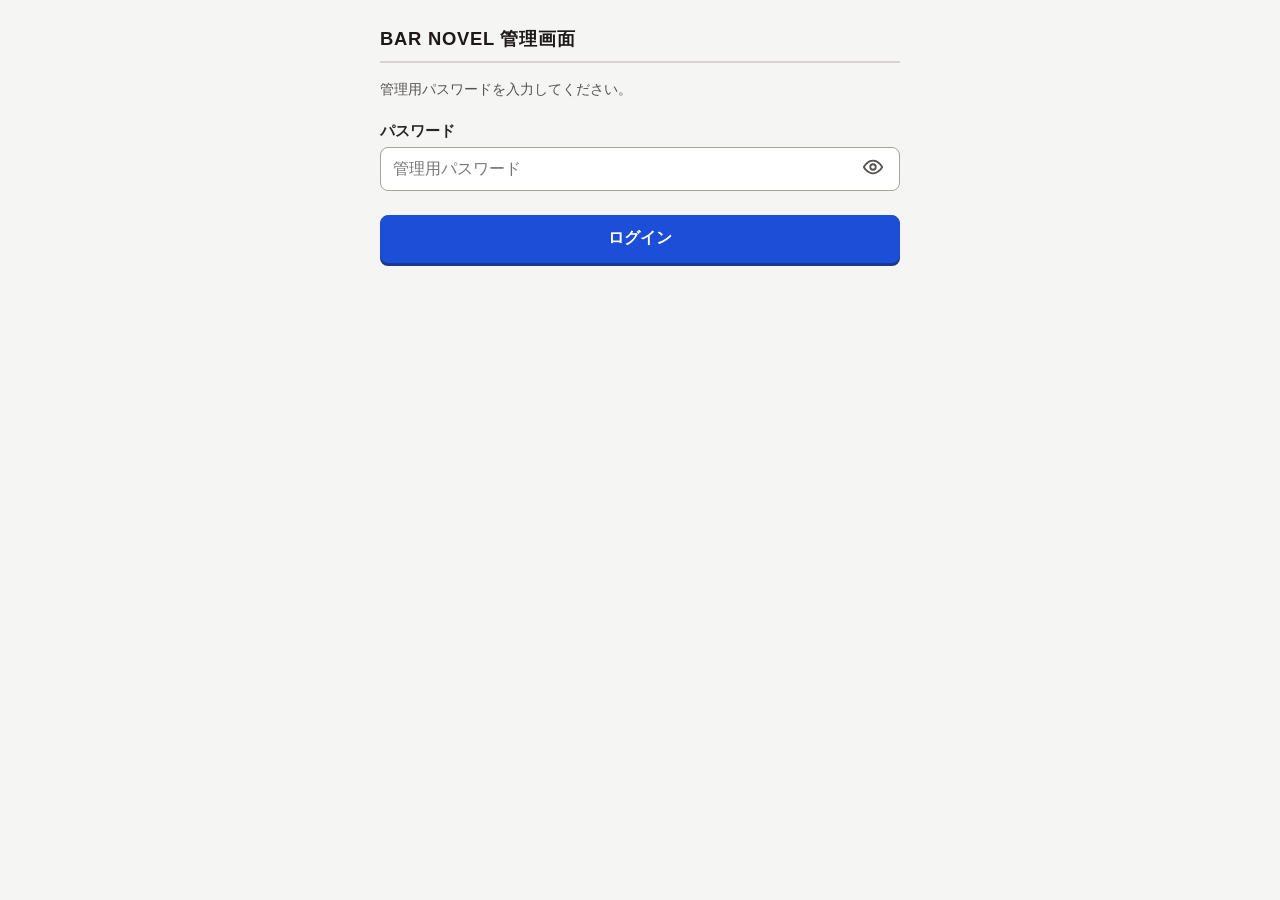
==== commit 1c858871: "統計の診断表示を外し、段階フォールバック版に戻す（CF_SITE_TAG修正の反映）" ====
--- a/admin.html
+++ b/admin.html
@@ -85,7 +85,6 @@
     #logout { color: #b91c1c; border-color: #e0a3a3; background: #fdf3f3; font-weight: 700; }
     #adminMenuLogout { color: #b91c1c; font-weight: 700; }
     .ok { color: #15803d; font-weight: 700; } .err { color: #b91c1c; font-weight: 700; }
-    .debug-pre { white-space: pre-wrap; font-size: 0.8rem; background: #f3f4f6; padding: 10px; border-radius: 8px; overflow-x: auto; line-height: 1.6; }
     .stat-grid { display: grid; grid-template-columns: 1fr 1fr; gap: 10px; margin: 10px 0 4px; }
     .stat-box { background: #fff; border: 1px solid #e7e5e4; border-radius: 10px; padding: 10px 12px; }
     .stat-box .stat-label { font-size: 0.85rem; color: #57534e; }
@@ -639,35 +638,6 @@
           });
           statsBody.appendChild(el("p", "note", "流入元は上位10件まで表示します（合計がページビュー総数と一致しない場合があります）。"));
         }
-      }
-
-      if (data.debug) {
-        const dbg = data.debug;
-        const det = el("details");
-        det.appendChild(el("summary", null, "診断情報（開発用）"));
-        const pre = el("pre", "debug-pre");
-        const lines = [];
-        lines.push("siteTag: " + dbg.siteTag + "（" + dbg.siteTagLength + "文字）");
-        lines.push("accountId: " + dbg.accountId + "（" + dbg.accountIdLength + "文字）");
-        (dbg.stages || []).forEach((st, i) => {
-          lines.push("段階" + (i + 1) + " " + st.name + ": " + (st.ok ? "成功 / 日別" + st.rows + "件 / PV合計" + st.pv : "エラー / " + (st.error || "")));
-        });
-        if (dbg.noSiteTag) {
-          const n = dbg.noSiteTag;
-          lines.push("siteTagなし: " + (n.ok ? "成功 / 日別" + n.rows + "件 / PV合計" + n.pv : "エラー / " + (n.error || "")));
-        }
-        const fmtProbe = (p) => {
-          if (!p) return "なし";
-          if (!p.ok) return "エラー / " + (p.error || "");
-          if (!p.rows || !p.rows.length) return "成功 / 0件";
-          return "成功 / " + p.rows.map((r) => (r.key || "(空)") + "=" + r.pv).join(" , ");
-        };
-        lines.push("タグなし・ホスト別: " + fmtProbe(dbg.hostsNoTag));
-        lines.push("タグなし・タグ別: " + fmtProbe(dbg.tagsNoTag));
-        lines.push("タグあり・ホスト別: " + fmtProbe(dbg.hostsWithTag));
-        pre.textContent = lines.join("\n");
-        det.appendChild(pre);
-        statsBody.appendChild(det);
       }
 
       const tapTotals = taps.map((d) => ({ date: d.date, total: (d.tel || 0) + (d.instagram || 0) + (d.map || 0) }));
